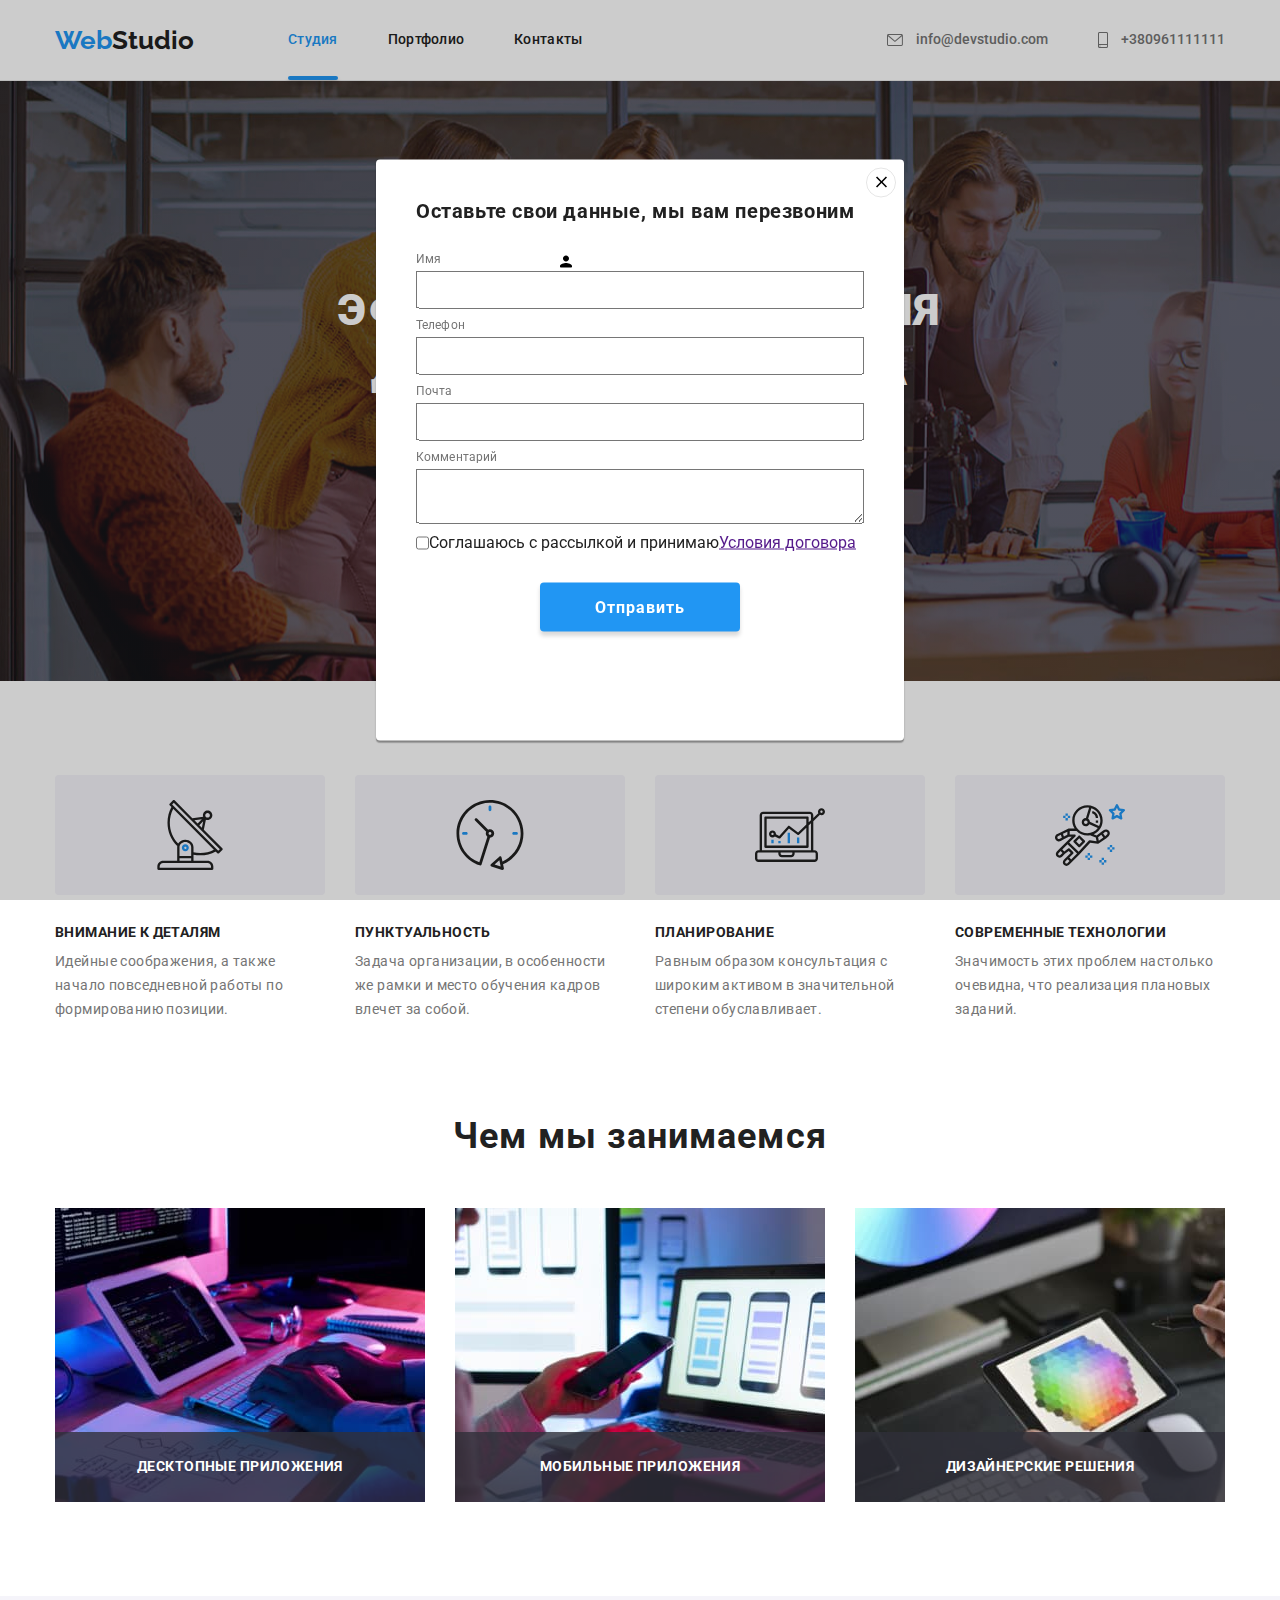
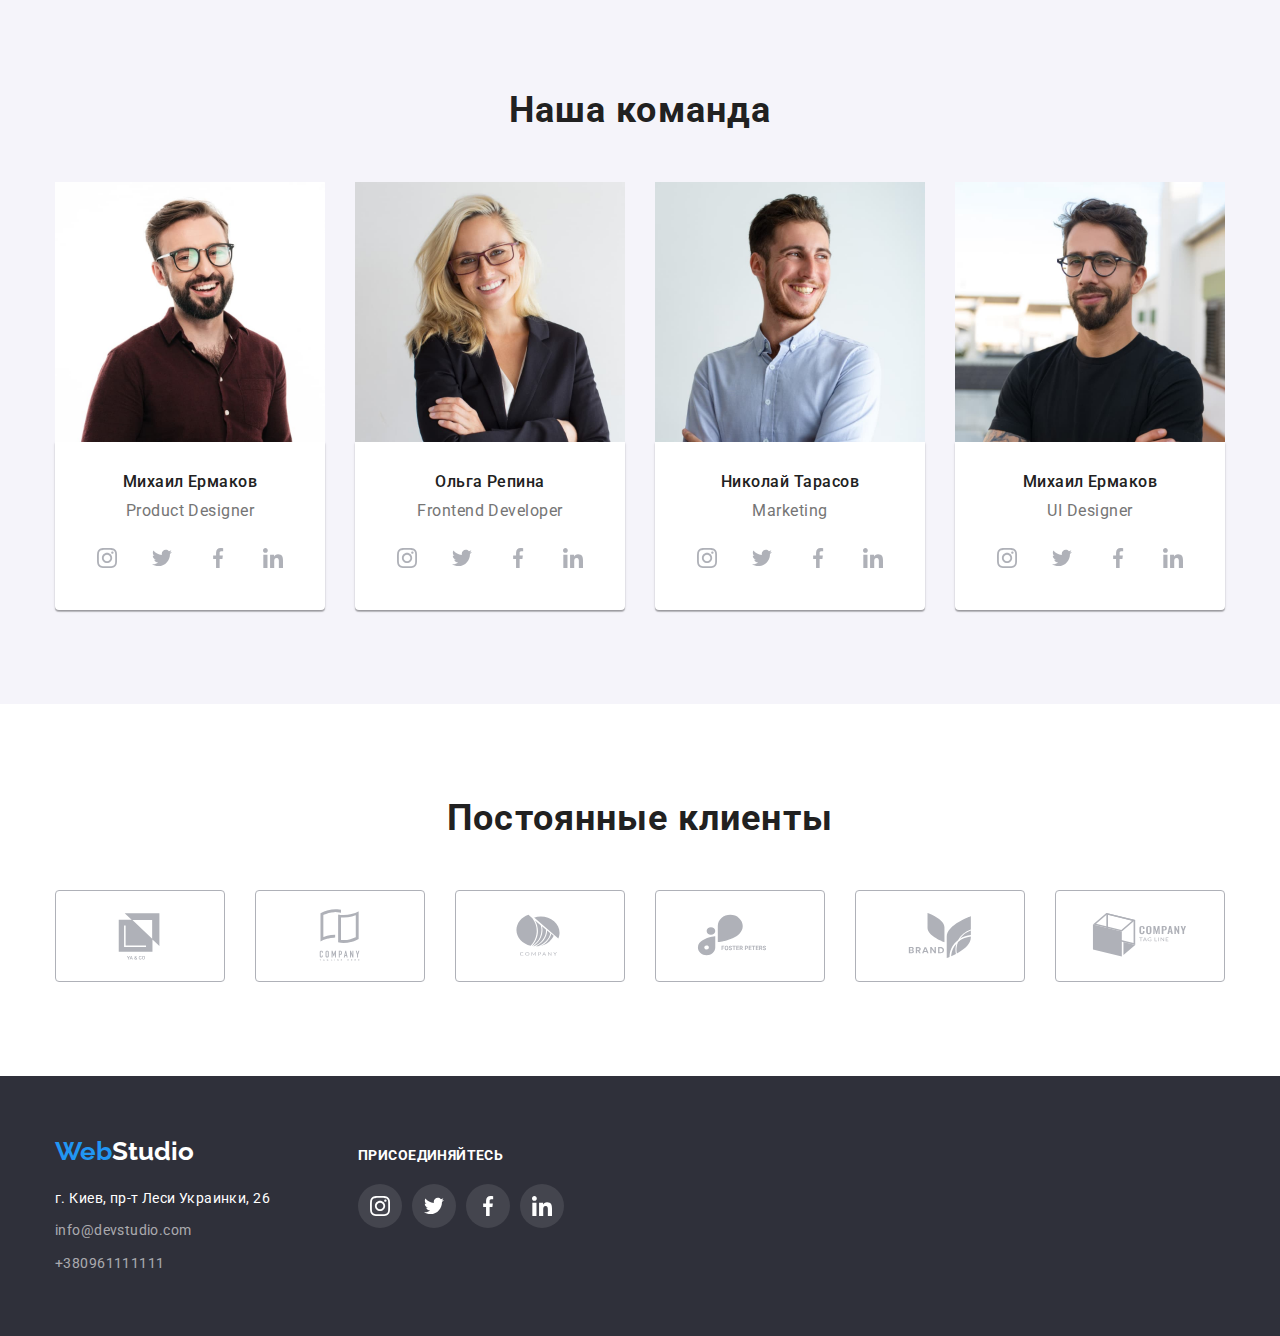
==== index.html @ 24703897 "1" ====
<!DOCTYPE html>
<html lang="ru">
  <head>
    <meta charset="UTF-8" />
    <meta http-equiv="X-UA-Compatible" content="IE=edge" />
    <meta name="viewport" content="width=device-width, initial-scale=1.0" />
    <link rel="preconnect" href="https://fonts.googleapis.com" />
    <link rel="preconnect" href="https://fonts.gstatic.com" crossorigin />
    <link
      href="https://fonts.googleapis.com/css2?family=Raleway:wght@700&family=Roboto:wght@400;500;700;900&display=swap"
      rel="stylesheet"
    />
    <link
      rel="stylesheet"
      href="https://cdnjs.cloudflare.com/ajax/libs/modern-normalize/1.1.0/modern-normalize.css"
      integrity="sha512-Y0MM+V6ymRKN2zStTqzQ227DWhhp4Mzdo6gnlRnuaNCbc+YN/ZH0sBCLTM4M0oSy9c9VKiCvd4Jk44aCLrNS5Q=="
      crossorigin="anonymous"
      referrerpolicy="no-referrer"
    />
    <link rel="stylesheet" href="./css/styles.css" />

    <title>WEBStudio</title>
  </head>

  <body>
    <header>
      <div class="container">
        <a class="logo link" href="./index.html"
          ><span class="part_logo">Web</span>Studio</a
        >

        <nav class="nav">
          <ul class="nav-list list">
            <li class="nav-item">
              <a class="nav-link link active" href="./index.html">Студия</a>
            </li>
            <li class="nav-item">
              <a class="nav-link link" href="./portfolio.html">Портфолио</a>
            </li>
            <li class="nav-item">
              <a class="nav-link link" href="">Контакты</a>
            </li>
          </ul>
        </nav>

        <ul class="contact-inf-list list">
          <li class="contact-inf-item">
            <a class="mail-inf-link link" href="mailto:info@devstudio.com">
              <svg class="contact-inf__icon" width="16" height="12">
                <use href="./images/sprite.svg#icon-envelope-hover-1"></use>
              </svg>
              info@devstudio.com</a
            >
          </li>
          <li class="contact-inf-item">
            <a class="tel-inf-link link" href="tel:+380961111111">
              <svg class="contact-inf__icon" width="10" height="16">
                <use href="./images/sprite.svg#icon-smartphone-1"></use>
              </svg>
              +380961111111</a
            >
          </li>
        </ul>
      </div>
    </header>

    <main>
      <!--hero-->

      <section class="hero-section">
        <div class="container">
          <h1 class="hero-title">Эффективные решения для вашего бизнеса</h1>

          <button class="order-button" data-modal-open type="button">
            Заказать услугу
          </button>
        </div>
      </section>

      <!--EndHero-->

      <!--ourWork-->

      <section class="our-work-section">
        <div class="container">
          <h2 class="ourWork-title"><!--hidenTitle--></h2>

          <ul class="our-work__svg-list list">
            <li class="our-work__svg-wrap">
              <svg width="70" height="70" class="our-work__svg-icon">
                <use href="./images/sprite.svg#icon-antenna-1-1"></use>
              </svg>
            </li>
            <li class="our-work__svg-wrap">
              <svg width="70" height="70" class="our-work__svg-icon">
                <use href="./images/sprite.svg#icon-clock-1-1"></use>
              </svg>
            </li>
            <li class="our-work__svg-wrap">
              <svg width="70" height="70" class="our-work__svg-icon">
                <use href="./images/sprite.svg#icon-diagram-1-1"></use>
              </svg>
            </li>
            <li class="our-work__svg-wrap">
              <svg width="70" height="70" class="our-work__svg-icon">
                <use href="./images/sprite.svg#icon-astronaut-1-1"></use>
              </svg>
            </li>
          </ul>

          <ul class="our-work list">
            <li class="our-work-item">
              <h3 class="our-work-description_title">Внимание к деталям</h3>

              <p class="our-work-description">
                Идейные соображения, а также начало повседневной работы по
                формированию позиции.
              </p>
            </li>

            <li class="our-work-item">
              <h3 class="our-work-description_title">Пунктуальность</h3>

              <p class="our-work-description">
                Задача организации, в особенности же рамки и место обучения
                кадров влечет за собой.
              </p>
            </li>

            <li class="our-work-item">
              <h3 class="our-work-description_title">Планирование</h3>

              <p class="our-work-description">
                Равным образом консультация с широким активом в значительной
                степени обуславливает.
              </p>
            </li>

            <li class="our-work-item">
              <h3 class="our-work-description_title">Современные технологии</h3>

              <p class="our-work-description">
                Значимость этих проблем настолько очевидна, что реализация
                плановых заданий.
              </p>
            </li>
          </ul>
        </div>
      </section>

      <!--EndOurWork-->

      <!--WhatWeDo-->
      <section class="what-we-do-section">
        <div class="container">
          <h2 class="what-we-do_titile accent-title">Чем мы занимаемся</h2>

          <ul class="what-we-do_img-list list">
            <li class="what-we-do-item">
              <img
                width="370"
                height="294"
                src="./images/work/work1.jpg"
                alt="Создание проекта"
              />
              <p class="what-we-do_description join-us__box-title">
                Десктопные приложения
              </p>
            </li>

            <li class="what-we-do-item">
              <img
                width="370"
                height="294"
                src="./images/work/work2.jpg"
                alt="Оптимизация проекта"
              />
              <p class="what-we-do_description join-us__box-title">
                Мобильные приложения
              </p>
            </li>

            <li class="what-we-do-item">
              <img
                width="370"
                height="294"
                src="./images/work/work3.jpg"
                alt="Индивидуальный подход к проекту"
              />
              <p class="join-us__box-title what-we-do_description">
                Дизайнерские решения
              </p>
            </li>
          </ul>
        </div>
      </section>
      <!--endWhatWeDO-->

      <!--ourTeam-->

      <section class="our-team-section">
        <div class="container">
          <h2 class="our-team-title accent-title">Наша команда</h2>

          <ul class="specialists-list list">
            <li class="specialists-item">
              <img
                width="270"
                height="260"
                src="./images/comand/demyanenko.jpg"
                alt="Игорь Демьяненко"
              />
              <div class="specialsts-card">
                <h3 class="specialists-name">Михаил Ермаков</h3>

                <p class="card-description">Product Designer</p>
                <ul class="social-list list">
                  <li class="social-item">
                    <a href="" class="social-link">
                      <svg width="20" height="20" class="social-icon">
                        <use
                          href="./images/sprite.svg#icon-instagram-2-1"
                        ></use>
                      </svg>
                    </a>
                  </li>
                  <li class="social-item">
                    <a href="" class="social-link">
                      <svg width="20" height="20" class="social-icon">
                        <use href="./images/sprite.svg#icon-twitter-1-1"></use>
                      </svg>
                    </a>
                  </li>
                  <li class="social-item">
                    <a href="" class="social-link">
                      <svg width="20" height="20" class="social-icon">
                        <use href="./images/sprite.svg#icon-facebook-1-1"></use>
                      </svg>
                    </a>
                  </li>
                  <li class="social-item">
                    <a href="" class="social-link">
                      <svg width="20" height="20" class="social-icon">
                        <use href="./images/sprite.svg#icon-linkedin-1-1"></use>
                      </svg>
                    </a>
                  </li>
                </ul>
              </div>
            </li>

            <li class="specialists-item">
              <img
                width="270"
                height="260"
                src="./images/comand/repina.jpg"
                alt="Ольга Репина"
              />
              <div class="specialsts-card">
                <h3 class="specialists-name">Ольга Репина</h3>

                <p class="card-description">Frontend Developer</p>
                <ul class="social-list list">
                  <li class="social-item">
                    <a href="" class="social-link">
                      <svg width="20" height="20" class="social-icon">
                        <use
                          href="./images/sprite.svg#icon-instagram-2-1"
                        ></use>
                      </svg>
                    </a>
                  </li>
                  <li class="social-item">
                    <a href="" class="social-link">
                      <svg width="20" height="20" class="social-icon">
                        <use href="./images/sprite.svg#icon-twitter-1-1"></use>
                      </svg>
                    </a>
                  </li>
                  <li class="social-item">
                    <a href="" class="social-link">
                      <svg width="20" height="20" class="social-icon">
                        <use href="./images/sprite.svg#icon-facebook-1-1"></use>
                      </svg>
                    </a>
                  </li>
                  <li class="social-item">
                    <a href="" class="social-link">
                      <svg width="20" height="20" class="social-icon">
                        <use href="./images/sprite.svg#icon-linkedin-1-1"></use>
                      </svg>
                    </a>
                  </li>
                </ul>
              </div>
            </li>

            <li class="specialists-item">
              <img
                width="270"
                height="260"
                src="./images/comand/tarasov.jpg"
                alt="Николай Тарасов"
              />
              <div class="specialsts-card">
                <h3 class="specialists-name">Николай Тарасов</h3>

                <p class="card-description">Marketing</p>

                <ul class="social-list list">
                  <li class="social-item">
                    <a href="" class="social-link">
                      <svg width="20" height="20" class="social-icon">
                        <use
                          href="./images/sprite.svg#icon-instagram-2-1"
                        ></use>
                      </svg>
                    </a>
                  </li>
                  <li class="social-item">
                    <a href="" class="social-link">
                      <svg width="20" height="20" class="social-icon">
                        <use href="./images/sprite.svg#icon-twitter-1-1"></use>
                      </svg>
                    </a>
                  </li>
                  <li class="social-item">
                    <a href="" class="social-link">
                      <svg width="20" height="20" class="social-icon">
                        <use href="./images/sprite.svg#icon-facebook-1-1"></use>
                      </svg>
                    </a>
                  </li>
                  <li class="social-item">
                    <a href="" class="social-link">
                      <svg width="20" height="20" class="social-icon">
                        <use href="./images/sprite.svg#icon-linkedin-1-1"></use>
                      </svg>
                    </a>
                  </li>
                </ul>
              </div>
            </li>

            <li class="specialists-item">
              <img
                width="270"
                height="260"
                src="./images/comand/ermakov.jpg"
                alt="Михаил Ермаков"
              />
              <div class="specialsts-card">
                <h3 class="specialists-name">Михаил Ермаков</h3>

                <p class="card-description">UI Designer</p>
                <ul class="social-list list">
                  <li class="social-item">
                    <a href="" class="social-link">
                      <svg width="20" height="20" class="social-icon">
                        <use
                          href="./images/sprite.svg#icon-instagram-2-1"
                        ></use>
                      </svg>
                    </a>
                  </li>
                  <li class="social-item">
                    <a href="" class="social-link">
                      <svg width="20" height="20" class="social-icon">
                        <use href="./images/sprite.svg#icon-twitter-1-1"></use>
                      </svg>
                    </a>
                  </li>
                  <li class="social-item">
                    <a href="" class="social-link">
                      <svg width="20" height="20" class="social-icon">
                        <use href="./images/sprite.svg#icon-facebook-1-1"></use>
                      </svg>
                    </a>
                  </li>
                  <li class="social-item">
                    <a href="" class="social-link">
                      <svg width="20" height="20" class="social-icon">
                        <use href="./images/sprite.svg#icon-linkedin-1-1"></use>
                      </svg>
                    </a>
                  </li>
                </ul>
              </div>
            </li>
          </ul>
        </div>
      </section>
      <section class="our-clients-section">
        <div class="container">
          <h2 class="accent-title">Постоянные клиенты</h2>
          <ul class="our-clients-list list">
            <li class="our-clients-item">
              <a class="our-clients__link" href="">
                <svg width="106" height="60" class="our-clients-icon">
                  <use href="./images/sprite.svg#icon-Logo-6"></use>
                </svg>
              </a>
            </li>
            <li class="our-clients-item">
              <a class="our-clients__link" href="">
                <svg width="106" height="60" class="our-clients-icon">
                  <use href="./images/sprite.svg#icon-Logo-1-1"></use>
                </svg>
              </a>
            </li>
            <li class="our-clients-item">
              <a class="our-clients__link" href="">
                <svg width="106" height="60" class="our-clients-icon">
                  <use href="./images/sprite.svg#icon-Logo-2-1"></use>
                </svg>
              </a>
            </li>
            <li class="our-clients-item">
              <a class="our-clients__link" href="">
                <svg width="106" height="60" class="our-clients-icon">
                  <use href="./images/sprite.svg#icon-Logo-3-1"></use>
                </svg>
              </a>
            </li>
            <li class="our-clients-item">
              <a class="our-clients__link" href="">
                <svg width="106" height="60" class="our-clients-icon">
                  <use href="./images/sprite.svg#icon-Logo-4-1"></use>
                </svg>
              </a>
            </li>
            <li class="our-clients-item">
              <a class="our-clients__link" href="">
                <svg width="106" height="60" class="our-clients-icon">
                  <use href="./images/sprite.svg#icon-Logo-5-1"></use>
                </svg>
              </a>
            </li>
          </ul>
        </div>
      </section>
    </main>

    <footer class="footer-section">
      <div class="container">
        <div>
          <a class="logo-dark-theme logo link" href="./index.html"
            ><span class="part_logo">Web</span>Studio</a
          >

          <address class="adress-section">
            <p class="adress_description">г. Киев, пр-т Леси Украинки, 26</p>
          </address>
          <ul class="list">
            <li>
              <a
                class="mail-inf-link_dark link"
                href="mailto:info@devstudio.com"
                >info@devstudio.com</a
              >
            </li>
            <li>
              <a class="tel-inf-link_dark link" href="tel:+380961111111"
                >+380961111111</a
              >
            </li>
          </ul>
        </div>

        <div class="join-us__box">
          <h2 class="join-us__box-title">присоединяйтесь</h2>
          <ul class="join-us__list list">
            <li class="loin-us__item">
              <a href="" class="join-us__link social-link">
                <svg width="20" height="20" class="join-us__icon">
                  <use href="./images/sprite.svg#icon-instagram-2-1"></use>
                </svg>
              </a>
            </li>
            <li class="loin-us__item">
              <a href="" class="join-us__link social-link">
                <svg width="20" height="20" class="join-us__icon">
                  <use href="./images/sprite.svg#icon-twitter-1-1"></use>
                </svg>
              </a>
            </li>
            <li class="loin-us__item">
              <a href="" class="join-us__link social-link">
                <svg width="20" height="20" class="join-us__icon">
                  <use href="./images/sprite.svg#icon-facebook-1-1"></use>
                </svg>
              </a>
            </li>
            <li class="loin-us__item">
              <a href="" class="join-us__link social-link">
                <svg width="20" height="20" class="join-us__icon">
                  <use href="./images/sprite.svg#icon-linkedin-1-1"></use>
                </svg>
              </a>
            </li>
          </ul>
        </div>
      </div>
    </footer>
    <div class="backdrop " data-modal>
      <div class="modal">
        <button class="modal-close-btn" data-modal-close type="button">
          <svg height="18" width="18" class="close-btn-icon">
            <use href="./images/sprite.svg#icon-close"></use>
          </svg>
        </button>
        <form class="contact-form">

          <p class="contact-form__title">Оставьте свои данные, мы вам перезвоним</p>

          <label for="" class="contact-form-field">
              Имя
            <input type="text" name="user-name" class="contact-form-input">          <svg class="contact-form__input-icon" height="18" weight="18">
            <use href="./images/sprite.svg#icon-person"></use>
          </svg></label>
              
          <label for="" class="contact-form-field">
              Телефон
            <input type="tel" name="tel" class="contact-form-input"></label>

          <label for="" class="contact-form-field">
              Почта
            <input type="email" name="email" class="contact-form-input"></label>

          <label class="contact-form-field">
              Комментарий
            <textarea class="contact-form-input" name="coment"> </textarea>
          </label>  
          <div class="contact-form__acept-wrapper">
          <input id="user-acept" type="checkbox">
          <label for="user-acept">
            <p>Соглашаюсь с рассылкой и принимаю</p>
          </label>
            <a href="">Условия договора</a>
          </div>
          <button type="submit" class="form-send__btn order-button">Отправить</button>
      </div>
    </div>
    <script src="./js/modal.js"></script>
  </body>
</html>
---- css/styles.css ----
:root {
  /*======fontsVariable=====*/
  --main_font-weight: 400;
  --secondary_font-weight: 700;
  --third_font-weight: 500;
  --main_font-size: 14px;
  --secondary_font-size: 16px;
  /*=======================*/

  /*====colorPalette=======*/
  --first_color-txt: #212121;
  --secondary_color-txt: #757575;
  --third_color-txt: #ffffff;
  --first-bg-color: #2f303a;
  --secondary-bg-color: #f5f4fa;
  --button-accent-color: #2196f3;
  
  /*========================*/

/*=======margins and paddings===*/
   --main-retreat: 94px;
   --first-retreat: 50px;
   --seсondary-retreat: 30px;
   --portolio-card-margin: 20px;
  
  }
/*========reset===========*/
h1,
h2,
h3,
h4,
h5,
h5,
p {
  margin: 0;
}
ul,
ol {
  margin: 0;
  padding: 0;
}
img {
  display: block;
}
a {
  display: block;
}
address {
  font-style: normal;
}
.link {
  text-decoration: none;
}
.list {
  list-style: none;
}

/*=====end reset==========*/

/*======components=========*/

.accent-title {
  font-weight: var(--secondary_font-weight);
  font-size: 36px;
  line-height: 1.16;
  letter-spacing: 0.03em;
}
.card-description {
  color: var(--secondary_color-txt);
  font-size: var(--secondary_font-size);
  line-height: 1.19;
  letter-spacing: 0.03em;
}
.hero-section .container,
.accent-title,
.specialsts-card {
  text-align: center;
}

body {
  font-family: 'roboto', sans-serif;
  color: var(--first_color-txt);
}

.container {
  width: 1200px;
  margin: 0 auto;
  padding-left: 15px;
  padding-right: 15px;
 
}
.our-team-section,
.our-work-section,
.our-clients-section {
  padding-top: var(--main-retreat);
  padding-bottom: var(--main-retreat);
}
.social-list{
  display: flex;
  padding: 0px 30px;
  justify-content: space-between;


}
.social-link {
  display: flex;
  width: 44px;
  height: 44px;
  border-radius: 50%;
  justify-content: center;
  align-items: center;
  margin-top: 16px;
  transition: background-color 250ms cubic-bezier(0.4, 0, 0.2, 1);
}
.social-link:focus,
.social-link:hover{
  background-color: var(--button-accent-color);
outline: none;
}
.social-icon,
.our-clients-item{
  fill: #AFB1B8;
}
.social-link:hover .social-icon,
.social-link:focus .social-icon,
.join-us__link:hover,
.join-us__link:focus{
fill: var(--third_color-txt);
}
.nav-link::after{
  content: "";
  display: block;
  position: absolute;
  bottom: 0;
  width: 100%;
  height: 4px;
  background-color: var(--button-accent-color);
  box-shadow: 0px 4px 4px rgba(0, 0, 0, 0.25);
  border-radius: 2px;
  transform: scaleY(0);
transition: transform 500ms;
}
.nav-link:focus::after,
.nav-link:hover::after{
  transform: scaleY(1);
}
.active:after {
  content: "";
  display: block;
  position: absolute;
  bottom: 0;
  width: 100%;
  height: 4px;
  background-color: var(--button-accent-color);
  box-shadow: 0px 4px 4px rgba(0, 0, 0, 0.25);
  border-radius: 2px;
  transform: scale(1);
}

/*=========logo==========*/
.logo {
  color: inherit;
  font-family: 'raleway', sans-serif;
  font-weight: var(--secondary_font-weight);
  font-size: 26px;
  line-height: 1.19;
  margin-right: var(--main-retreat)
}
.part_logo {
  color: var(--button-accent-color);
}
.logo-dark-theme {
  color: var(--third_color-txt);
}
/*=========end logo======*/

/*========header=========*/
header .container {
  display: flex;
  align-items: center;
}
header {
  border-bottom: 1px solid #ECECEC;
}

.nav-list {
  display: flex;
}

.nav-link {
  color: inherit;
  font-weight: var(--third_font-weight);
  font-size: var(--main_font-size);
  line-height: 1.14;
  letter-spacing: 0.02em;
  padding-top: 32px;
  padding-bottom: 32px;
  transition: color 250ms cubic-bezier(0.4, 0, 0.2, 1);

}
.nav-item:not(:last-child) {
  margin-right: var(--first-retreat);
}
.nav-item{
  position: relative;
}
.nav-link:focus,
.nav-link:hover {
  color: var(--button-accent-color);
}

.contact-inf-list {
  display: flex;
  margin-left: auto;
}
.mail-inf-link{
  margin-right: var(--first-retreat);
}

.mail-inf-link,
.tel-inf-link {
  color: var(--secondary_color-txt);
  font-weight: var(--third_font-weight);
  font-size: var(--main_font-size);
  line-height: 1.14;
  transition: color 250ms cubic-bezier(0.4, 0, 0.2, 1);
}

.mail-inf-link:hover,
.mail-inf-link:focus,
.tel-inf-link:hover,
.tel-inf-link:focus {
  color: var(--button-accent-color);
  
}
.mail-inf-link:hover .contact-inf__icon,
.mail-inf-link:focus .contact-inf__icon,
.tel-inf-link:focus .contact-inf__icon,
.tel-inf-link:hover .contact-inf__icon,
.our-clients__link:hover,
.our-clients__link:focus{
  fill: var(--button-accent-color);
 border-color: var(--button-accent-color);
 outline: none;
}
.active {
  color: var(--button-accent-color);
}
.contact-inf__icon{
  vertical-align: middle;
  margin-right: 10px;
  fill:var(--secondary_color-txt);
  transition: fill 250ms cubic-bezier(0.4, 0, 0.2, 1);
  
}
  

/*==========end header====*/

/*=========hero===========*/
.hero-section {
  background-image: linear-gradient(rgba(47, 48, 58, 0.4), rgba(47, 48, 58, 0.4)), url(../images/hero/bg-hero.jpg);
  background-size: cover;
  
  background-color: var(--first-bg-color);
  padding-top: 200px;
  padding-bottom: 200px;
}
.hero-section .container,
.what-we-do-section .container
 {
  text-align: center;
}
.hero-title {
  color: var(--third_color-txt);
  font-weight: 900;
  line-height: 1.36;
  font-size: 44px;
  letter-spacing: 0.06em;
  text-transform: uppercase;
  max-width: 696px;
  margin: auto;
  margin-bottom: 30px;
}
.order-button {
  font-family: inherit;
  font-weight: var(--secondary_font-weight);
  font-size: var(--secondary_font-size);
  line-height: 1.87;
  min-width: 200px;
  background-color: var(--button-accent-color);
  color: var(--third_color-txt);
  padding: 10px 32px;
  box-shadow: 0px 4px 4px rgba(0, 0, 0, 0.15);
  border-radius: 4px;
  border: none;
  transition: background-color 250ms cubic-bezier(0.4, 0, 0.2, 1);
}
.order-button:hover,
.order-button:focus{
  background-color: #188CE8;
}
/*=========end hero=========*/

/*========our work==========*/

.our-work-description_title {
  font-weight: var(--secondary_font-weight);
  font-size: var(--main_font-size);
  line-height: 1.14;
  letter-spacing: 0.03em;
  text-transform: uppercase;
  margin-bottom: 10px;
}
.our-work-description {
  font-size: var(--main_font-size);
  line-height: 1.71;
  color: var(--secondary_color-txt);
  letter-spacing: 0.03em;
}
.our-work{
  display: flex;
  margin-left: -30px;
}
.our-work-item{
flex-basis: calc(100% / 4 - 30px);
 margin-left: var(--seсondary-retreat); 
}
.our-work__svg-list {
  display: flex;
}
.our-work__svg-wrap {
  display: flex;
width: 270px;
height: 120px;
background: var(--secondary-bg-color);
border-radius: 4px;
margin-bottom: var(--seсondary-retreat);
padding: 25px 100px;
}
.our-work__svg-wrap:not(:first-child){
  margin-left: var(--seсondary-retreat);
}



/*====end our work=========*/

/*====what we do section===*/
.what-we-do-section{
  padding-bottom: var(--main-retreat);
}

.what-we-do_img-list{

  display: flex;
  margin-left: -30px;
  
}
.what-we-do-item{
  position: relative;
  margin-left: var(--seсondary-retreat);
  flex-basis: calc(100% / 3 - 30px);
}
.container .accent-title{
  margin-bottom: var(--first-retreat);
}
.what-we-do_description{
  position: absolute;
  width: 370px;
  height: 70px;
  background: rgba(47, 48, 58, 0.8);
  left: 0;
  bottom: 0;
  padding: 27px 0px;
 
}

/*===end what we do section==*/

/*=====our team===========*/

.our-team-section {
  background-color: var(--secondary-bg-color);
}
.specialists-list {
  display: flex;
  margin-left: -30px;
}
.specialists-item{
  margin-left: var(--seсondary-retreat);
  flex-basis: calc(100% / 4 - 30px);
}
.specialsts-card {
  
  background-color: var(--third_color-txt);
box-shadow: 0px 1px 3px rgba(0, 0, 0, 0.12),
0px 1px 1px rgba(0, 0, 0, 0.14),
0px 2px 1px rgba(0, 0, 0, 0.2);
border-radius: 0px 0px 4px 4px;
padding: 30px 0px;

}


.specialists-name {
  font-weight: var(--third_font-weight);
  font-size: var(--secondary_font-size);
  line-height: 1.19;
  letter-spacing: 0.03em;
  margin-bottom: 10px;
}

/*=======end our team=====*/

/*=======our clients=======*/
.our-clients-list{
  display: flex;
  justify-content: space-between;
}
.our-clients__link{
  width: 170px;
  height: 92px;
  border: 1px solid #AFB1B8;
  box-sizing: border-box;
  border-radius: 4px;
  display: flex;
  justify-content: center;
  align-items: center;
  transition: fill 250ms cubic-bezier(0.4, 0, 0.2, 1), border-color 250ms cubic-bezier(0.4, 0, 0.2, 1);
}

/*======our clients end=====*/

/*=======footer===========*/
.footer-section {
  background-color: var(--first-bg-color);
  padding: 60px 0px;
}
.footer-section .container{
  display: flex;
  align-items: baseline;
}

.container .logo-dark-theme{
  margin-bottom: 20px;
}
.adress_description {
  color: var(--third_color-txt);
  font-size: var(--main_font-size);
  line-height: 1.71;
  letter-spacing: 0.03em;
}
.adress_description,
.mail-inf-link_dark{
  margin-bottom: 9px;
}
.mail-inf-link_dark,
.tel-inf-link_dark {
  color: rgba(255, 255, 255, 0.6);
  font-size: var(--main_font-size);
  line-height: 1.71;
  letter-spacing: 0.03em;
}
.join-us__box-title{
  text-transform: uppercase;
  font-size: var(--main_font-size);
  font-weight: var(--secondary_font-weight);
  line-height: 1.14;
  letter-spacing: 0.03em;
  color: var(--third_color-txt);
}
.join-us__box .join-us__box-title{
  margin-bottom: 4px;
}
.join-us__box{
  width: 206px;
  height: 80px;
  margin-left: 70px;
}
.join-us__list{
  display: flex;
  justify-content: space-between;
}
.join-us__link{
  background: rgba(255, 255, 255, 0.1);
  fill: var(--third_color-txt);

  
}



/*!!!!!!!!!Portfolio!!!!!!!*/

.section-portfolio{
  padding: var(--main-retreat) 0;
}

/*====portfolio buttons====*/
.products-button {
  font-family: inherit;
  background-color: var(--secondary-bg-color);
  font-weight: var(--third_font-weight);
  font-size: var(--secondary_font-size);
  line-height: 1.62;
  letter-spacing: 0.03em;
  padding: 6px 22px;
  border-radius: 4px;
  border: none;
  cursor: pointer;
  transition: background-color 250ms cubic-bezier(0.4, 0, 0.2, 1),
  color 250ms cubic-bezier(0.4, 0, 0.2, 1),
  box-shadow 250ms cubic-bezier(0.4, 0, 0.2, 1);
}
.products-button:hover,
.products-button:focus {
  background-color: var(--button-accent-color);
  color: var(--third_color-txt);
  box-shadow: 0px 3px 1px rgba(0, 0, 0, 0.1),
  0px 1px 2px rgba(0, 0, 0, 0.08),
  0px 2px 2px rgba(0, 0, 0, 0.12);
}
.products-buttons-list{
  display: flex;
  justify-content:center;
  margin-bottom: var(--first-retreat);

  
}
.products-buttons-item:not(:first-child){
  margin-left: 8px;}

  /*====end portfolio buttons=====*/

  /*=======card portfolio=========*/


.product-card-name {
  font-weight: var(--secondary_font-weight);
  font-size: 18px;
  line-height: 2;
  letter-spacing: 0.06em;
  
  
}
.product-card-description {
  line-height: 1.87;
}
.products-card-list{
  display: flex;
  flex-wrap: wrap;
  margin-left: -30px;
  margin-top: -30px;
  
}
.products-card-item{
  margin-left:var(--seсondary-retreat);
  flex-basis: calc(100%/ 3 - 30px);
  margin-top: var(--seсondary-retreat);
  transition: box-shadow 250ms cubic-bezier(0.4, 0, 0.2, 1);
}
.products-card-item:hover,
.products-card-item:focus{
  box-shadow: 0px 1px 1px rgba(0, 0, 0, 0.12),
  0px 4px 4px rgba(0, 0, 0, 0.06),
  1px 4px 6px rgba(0, 0, 0, 0.16);
}
.product-card-name{
  margin-bottom: 4px;
}
.product-card-wrap{
  border: 1px solid #EEEEEE;
  border-top: none;
  padding: 20px 24px;
}
.card-overlay{
  position: absolute;
  top: 0;
  left: 0;
  overflow: auto;
  background-color: rgba(33, 150, 243, 0.9);
  color: var(--third_color-txt);
  width: 100%;
  height: 100%;
  padding: 63px 24px;
  font-weight: var(--main_font-weight);
  font-size: 18px;
  line-height: 1.55;
  letter-spacing: 0.03em;
  transform: translateY(101%);
  transition: 250ms cubic-bezier(0.4, 0, 0.2, 1);
}
.products-card__img-wrap{
  position: relative;
  overflow: hidden;
}
.products-card-item:hover .card-overlay{
  transform: translateY(0%);
}
/*========end card portfolio======*/

/*==========form==================*/
.backdrop {
  position: fixed;
  top: 0;
  left: 0;
  background-color: rgba(0, 0, 0, 0.2);
  width: 100vw;
  height: 100vh;
  transition: opacity 250ms cubic-bezier(0.4, 0, 0.2, 1), visibility 250ms cubic-bezier(0.4, 0, 0.2, 1);
  transform: scale(1)
}
.backdrop.is-hidden{
  opacity: 0;
  visibility: hidden;
  pointer-events: none;
}
.modal{
  width:528px;
  height:581px;
  position: absolute;
  top:50%;
  left:50%;
  transform: translate(-50%, -50%);
 
  background: var(--third_color-txt);
  box-shadow: 0px 1px 3px rgba(0, 0, 0, 0.12),
  0px 1px 1px rgba(0, 0, 0, 0.14),
  0px 2px 1px rgba(0, 0, 0, 0.2);
  border-radius: 4px;
}
.modal-close-btn{
  display: flex;
  justify-content: center;
  align-items: center;
  position: absolute;
  padding: 0;
  margin-top: 8px;
  margin-right: 8px;
  top: 0;
  right: 0;
  width: 30px;
  height: 30px;
  background: transparent;
  border: 1px solid rgba(0, 0, 0, 0.1);
  border-radius: 50%;
  cursor: pointer;
  transition: fill 250ms cubic-bezier(0.4, 0, 0.2, 1);
}
.modal-close-btn:hover,
.modal-close-btn:focus{
  fill: var(--button-accent-color);
  outline-color: var(--button-accent-color);
}
.contact-form{
  display: flex;
  flex-direction: column;
  padding: 40px;
  height: 100%;
  width: 100%;
}
.contact-form__title{
  font-weight: var(--secondary_font-weight);
  font-size: 20px;
  line-height:1.15;
  letter-spacing: 0.03em;
  margin-bottom: var(--seсondary-retreat);

}
.contact-form-field{
  position: relative;
  font-size: 12px;
  line-height: 1.16;
  letter-spacing: 0.01em;
  color: var(--secondary_color-txt);
}

.contact-form-input{
  width: 100%;
  height: 100%;
  margin-top: 4px;
}
.contact-form-field:not(:last-child){
  margin-bottom: 28px;
}
.contact-form__acept-wrapper{
  display: flex;
  margin-bottom: var(--seсondary-retreat);
}
.form-send__btn{
align-self: center;
padding:10px 55px;
letter-spacing: 0.06em;
}
.contact-form__input-icon{
  position: absolute;
  top: 0;
  left: 0;
}
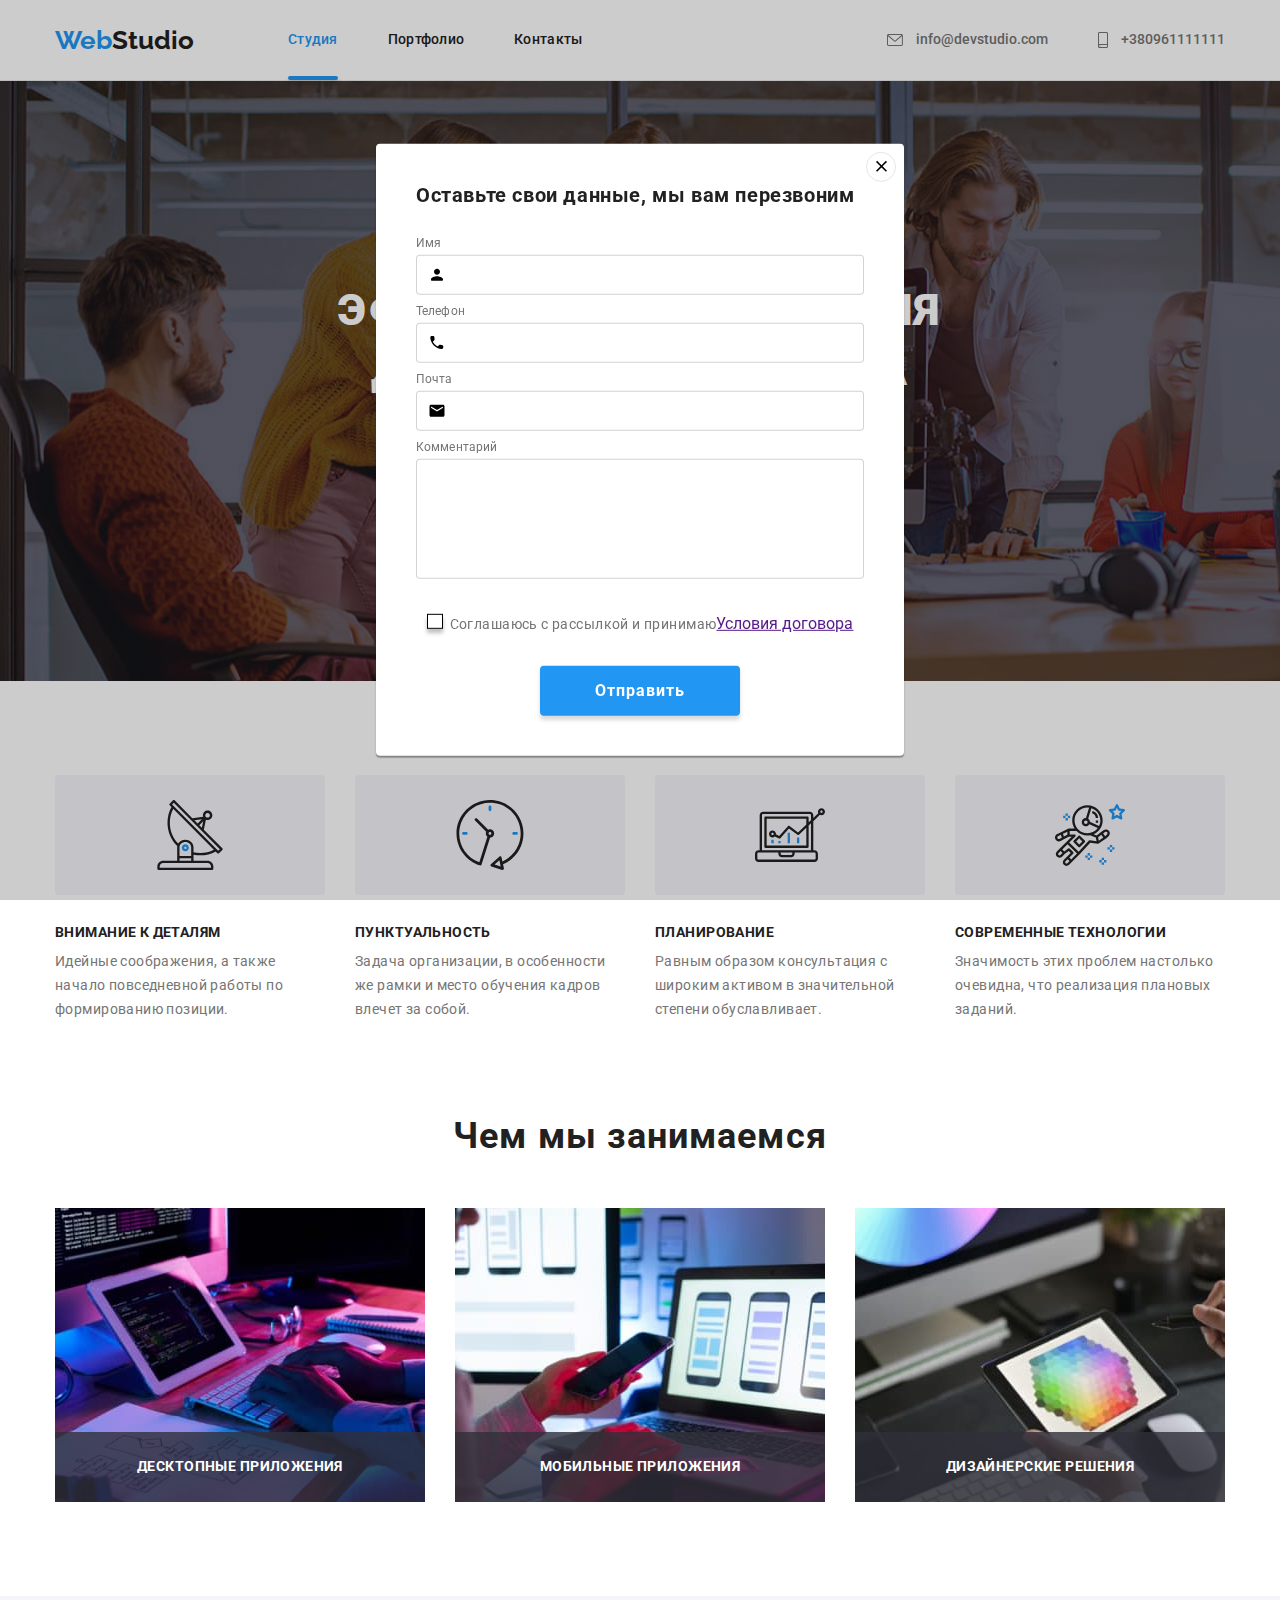
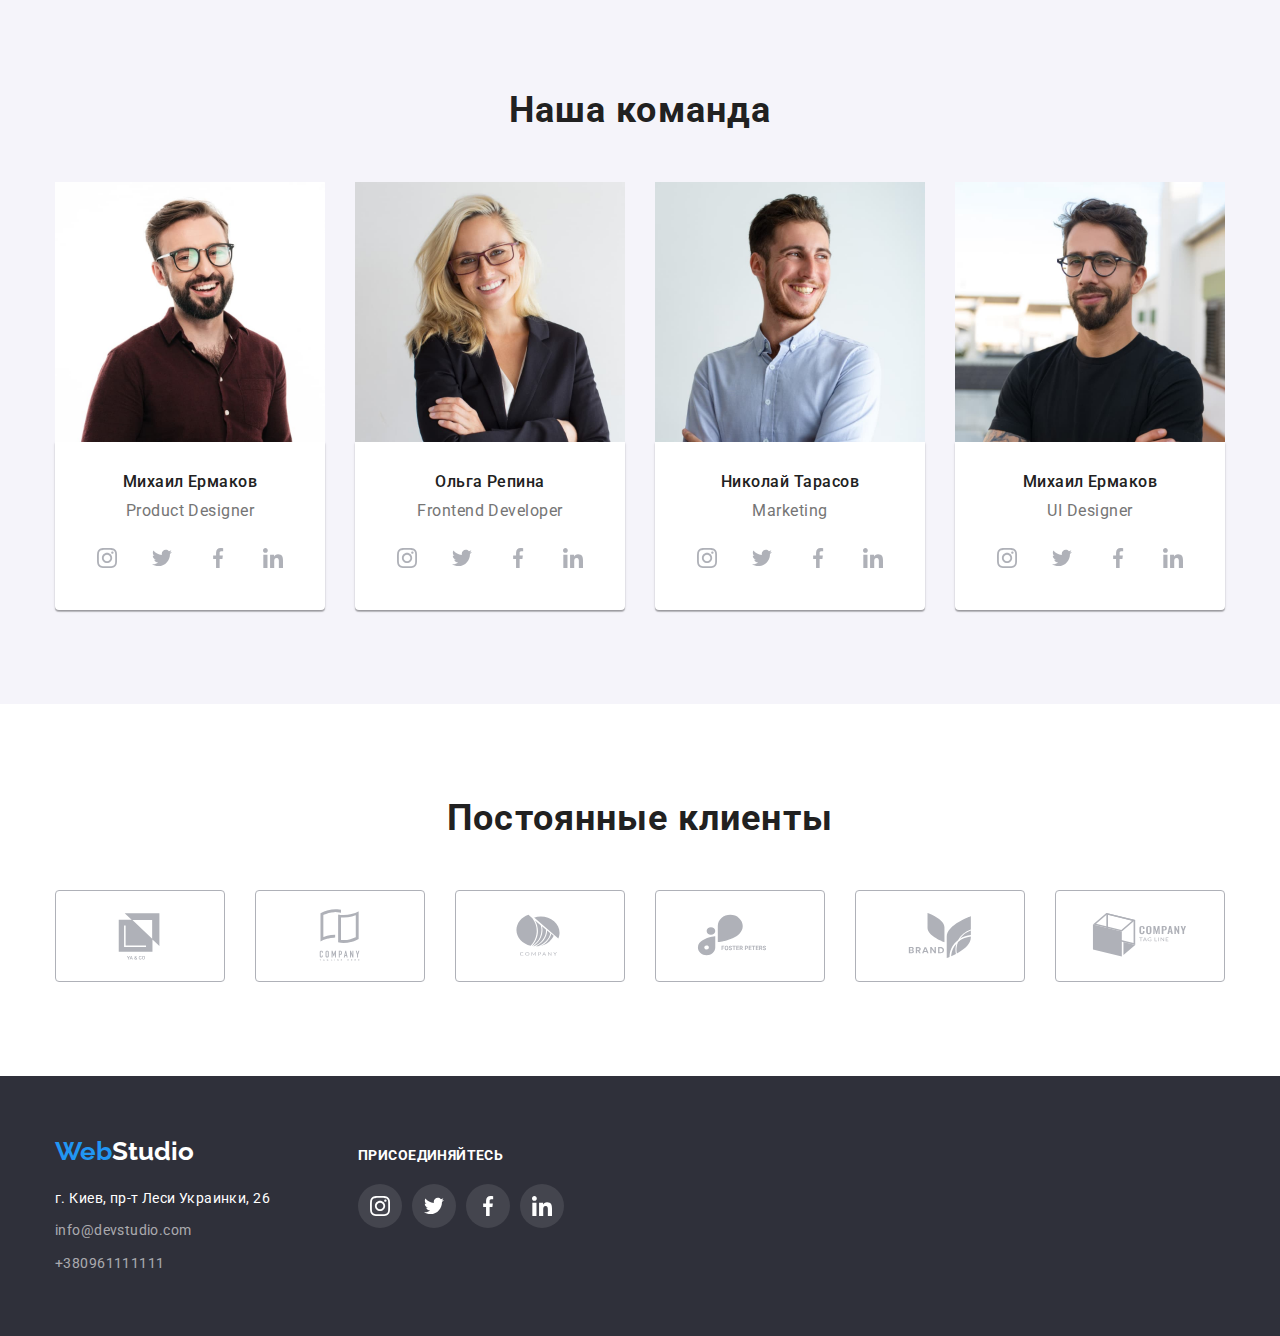
==== commit 1284a0b0: "11" ====
--- a/index.html
+++ b/index.html
@@ -83,7 +83,7 @@
 
       <section class="our-work-section">
         <div class="container">
-          <h2 class="ourWork-title"><!--hidenTitle--></h2>
+          <h2 class="visually-hidden"></h2>
 
           <ul class="our-work__svg-list list">
             <li class="our-work__svg-wrap">
@@ -512,31 +512,50 @@
         <form class="contact-form">
 
           <p class="contact-form__title">Оставьте свои данные, мы вам перезвоним</p>
-
-          <label for="" class="contact-form-field">
+          
+           <label for="" class="contact-form-field">
               Имя
-            <input type="text" name="user-name" class="contact-form-input">          <svg class="contact-form__input-icon" height="18" weight="18">
-            <use href="./images/sprite.svg#icon-person"></use>
-          </svg></label>
-              
-          <label for="" class="contact-form-field">
+              <span class="contact-form-input__wrapper">
+                <input type="text" name="user-name"
+                 class="contact-form-input" required minlength="3"> 
+                      <svg class="contact-form__input-icon" height="18" width="18">
+                        <use href="./images/sprite.svg#icon-person"></use></svg>
+              </span>
+           </label>
+          
+           <label class="contact-form-field">
               Телефон
-            <input type="tel" name="tel" class="contact-form-input"></label>
-
-          <label for="" class="contact-form-field">
+              <span class="contact-form-input__wrapper">
+                <input type="user-tel" name="tel"
+                 class="contact-form-input" required pattern="[0-9]{3}-[0-9]{3}-[0-9]{2}-[0-9]{2}" title="xxx-xxx-xx-xx">
+                      <svg class="contact-form__input-icon" height="18" width="18">
+                        <use href="./images/sprite.svg#icon-phone1"></use></svg>
+              </span>
+            </label>
+
+           <label class="contact-form-field">
               Почта
-            <input type="email" name="email" class="contact-form-input"></label>
-
-          <label class="contact-form-field">
-              Комментарий
-            <textarea class="contact-form-input" name="coment"> </textarea>
+              <span class="contact-form-input__wrapper">
+                <input type="user-email" name="email"
+                 class="contact-form-input">
+                      <svg class="contact-form__input-icon" height="18" width="18">
+                        <use href="./images/sprite.svg#icon-email1"></use></svg>
+              </span>
+            </label>
+
+          <label class="contact-form-field">Комментарий<textarea 
+            class="contact-form-input" name="user-coment" 
+            placeholder="Введите текст">
+             </textarea>
           </label>  
+
           <div class="contact-form__acept-wrapper">
-          <input id="user-acept" type="checkbox">
-          <label for="user-acept">
-            <p>Соглашаюсь с рассылкой и принимаю</p>
-          </label>
+          <input id="user-acept" type="checkbox" class="checkbox-input visually-hidden" value="user-acept"required>
+          <label for="user-acept" class="contact-form__acept-checkbox">
+            <p class="our-work-description">Соглашаюсь с рассылкой и принимаю</p>
+          
             <a href="">Условия договора</a>
+            </label>
           </div>
           <button type="submit" class="form-send__btn order-button">Отправить</button>
       </div>
--- a/css/styles.css
+++ b/css/styles.css
@@ -54,7 +54,17 @@
 .list {
   list-style: none;
 }
-
+.visually-hidden {
+  position: absolute !important;
+  clip: rect(1px 1px 1px 1px);
+  /* IE6, IE7 */
+  clip: rect(1px, 1px, 1px, 1px);
+  padding: 0 !important;
+  border: 0 !important;
+  height: 1px !important;
+  width: 1px !important;
+  overflow: hidden;
+}
 /*=====end reset==========*/
 
 /*======components=========*/
@@ -618,7 +628,6 @@
 }
 .modal{
   width:528px;
-  height:581px;
   position: absolute;
   top:50%;
   left:50%;
@@ -669,7 +678,6 @@
 
 }
 .contact-form-field{
-  position: relative;
   font-size: 12px;
   line-height: 1.16;
   letter-spacing: 0.01em;
@@ -678,28 +686,87 @@
 
 .contact-form-input{
   width: 100%;
-  height: 100%;
+  height: 40px;
+  border: 1px solid rgba(33, 33, 33, 0.2);
+  border-radius: 4px;
+  padding-left: 42px;
+  outline-color: var(--button-accent-color);
+  transition: border 250ms cubic-bezier(0.4, 0, 0.2, 1);
+}
+.contact-form-field:not(:last-child){
+  margin-bottom: 10px;
+}
+.contact-form textarea{
+  height: 120px;
   margin-top: 4px;
-}
-.contact-form-field:not(:last-child){
-  margin-bottom: 28px;
-}
+  padding: 12px 16px;
+  resize: none;
+}
+  
+
 .contact-form__acept-wrapper{
   display: flex;
   margin-bottom: var(--seсondary-retreat);
+  justify-content: center;
+  margin-top: var(--portolio-card-margin);
+  
 }
 .form-send__btn{
 align-self: center;
 padding:10px 55px;
 letter-spacing: 0.06em;
 }
+.contact-form-input__wrapper{
+  display: block;
+  position: relative;
+  margin-top: 4px;
+  
+}
+
 .contact-form__input-icon{
   position: absolute;
-  top: 0;
-  left: 0;
-}
-
-
-
-
-
+top:50%;
+left: 0;
+transform: translateY(-50%);
+margin-left: 12px;
+transition: fill 250ms cubic-bezier(0.4, 0, 0.2, 1);
+
+}
+.contact-form-field:focus .contact-form-input,
+.contact-form-field:hover .contact-form-input,
+.contact-form-field:focus .contact-form__input-icon,
+.contact-form-field:hover .contact-form__input-icon{
+  fill: var(--button-accent-color);
+  border-color: var(--button-accent-color);
+}
+textarea::placeholder{
+  font-size: var(--main_font-size);
+  line-height: 1.14;
+  letter-spacing: 0.01em;
+  color: rgba(117, 117, 117, 0.5);;
+}
+.contact-form__acept-checkbox::before{
+  content:'';
+  display:block;
+  width: 16px;
+  height: 15px;
+  background-repeat: no-repeat;
+  background-position: 50% 50%;
+  border: 1px solid #000000;
+  box-shadow: 0px 4px 4px rgba(0, 0, 0, 0.25);
+ 
+}
+.contact-form__acept-checkbox{
+  display: flex;
+  align-items: baseline;
+}
+.contact-form__acept-checkbox p{
+  margin-left: 7px;;
+}
+.checkbox-input:checked  + .contact-form__acept-checkbox::before{
+ background-image: url(../images/svg/Vector.svg);
+ background-color: var(--button-accent-color);
+ border: none;
+}
+.checkbox-input:checked+.contact-form__acept-checkbox::before
+
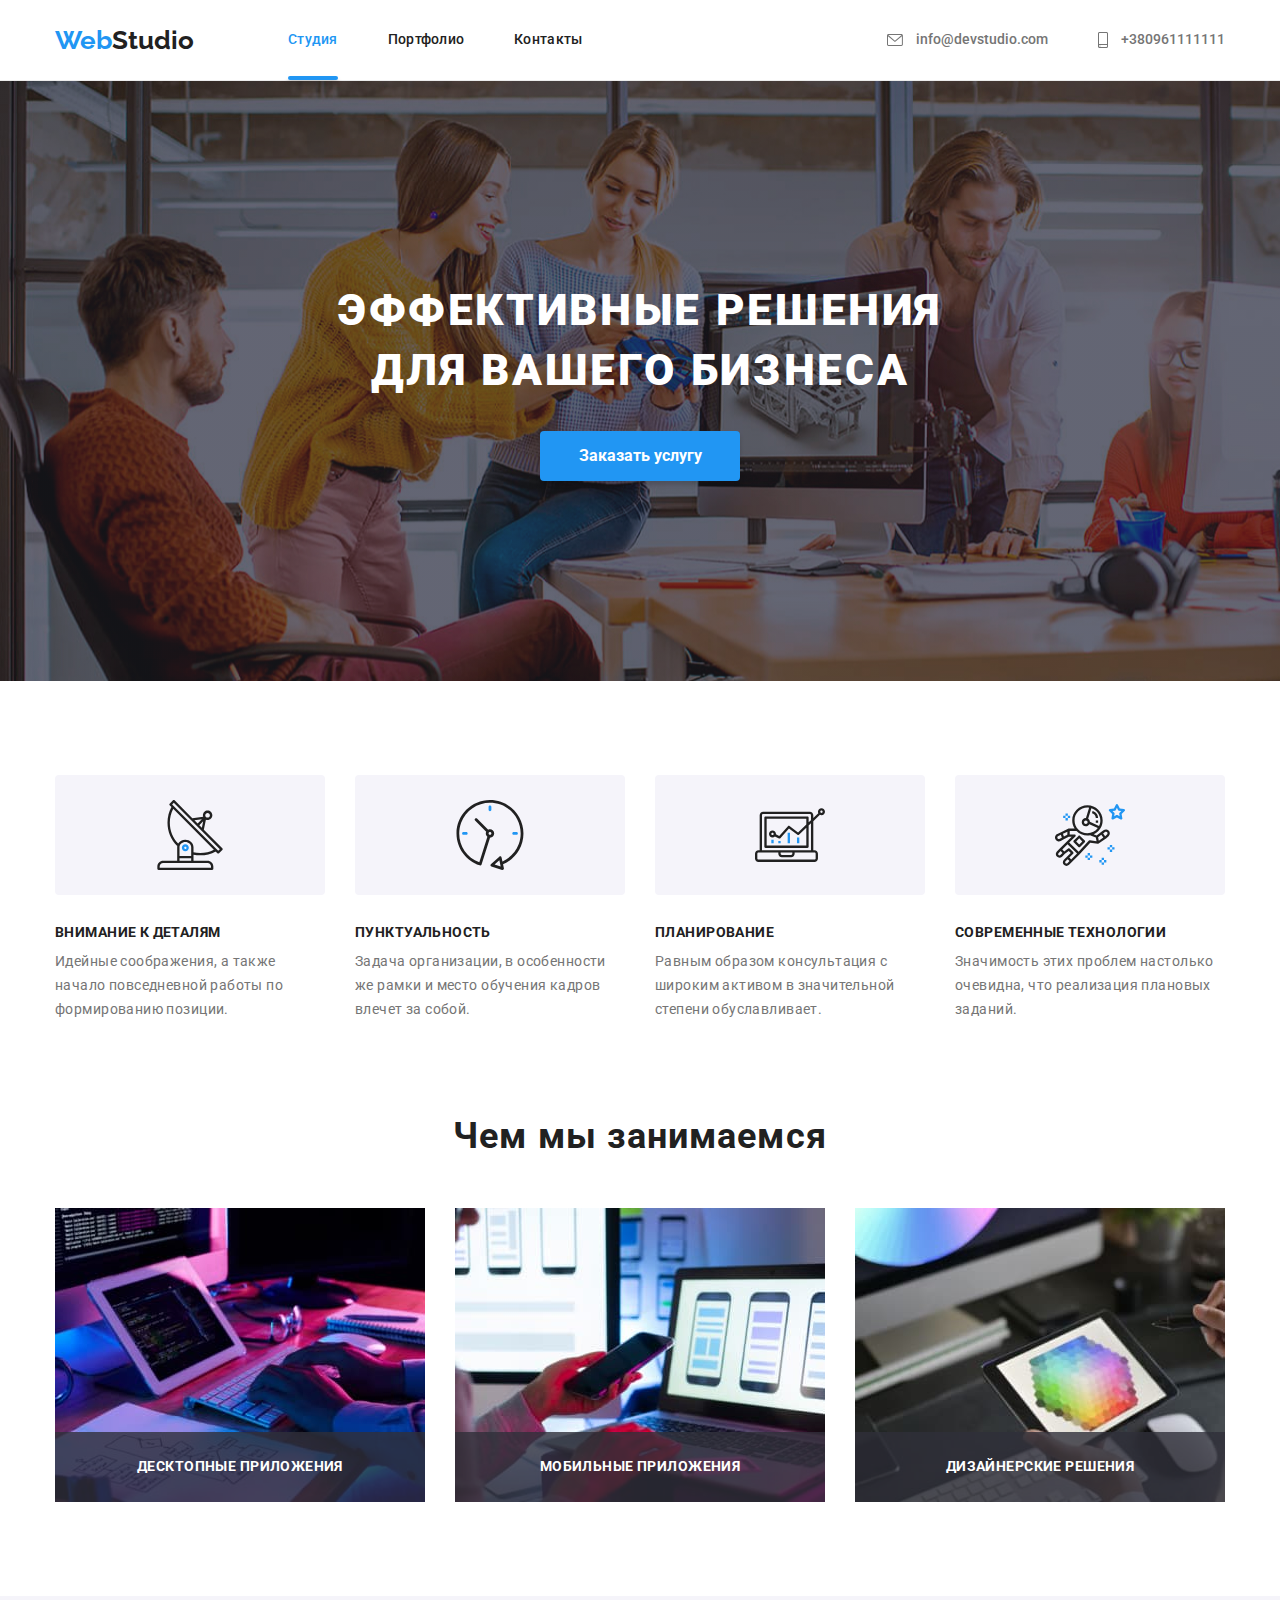
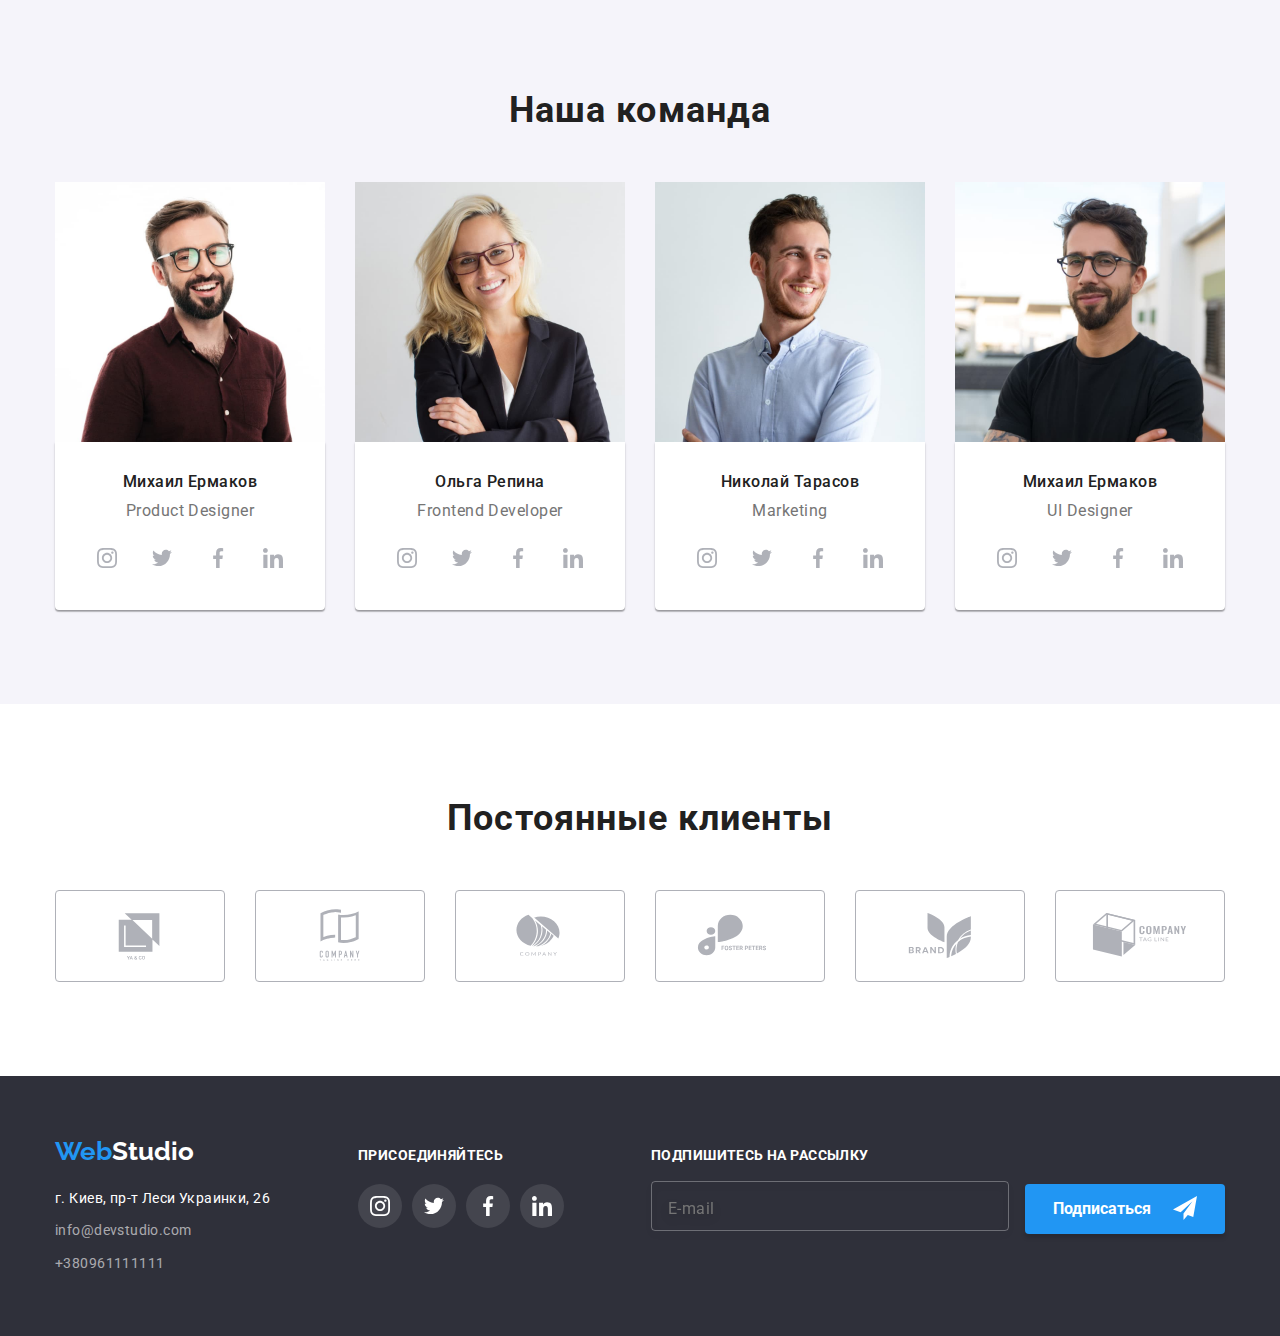
==== commit c284c947: "fin" ====
--- a/index.html
+++ b/index.html
@@ -500,9 +500,26 @@
             </li>
           </ul>
         </div>
+        <div class="subscribe-box">
+          <p class="subscribe-box__title join-us__box-title">
+            Подпишитесь на рассылку
+          </p>
+          <input
+            class="subscribe-box__input"
+            type="email"
+            placeholder="E-mail"
+          />
+          <button class="subscribe-box__button order-button" type="button">
+            Подписаться
+            <svg height="24" width="24" class="subscribe-box__button-icon">
+              <use href="./images/sprite.svg#telegram"></use>
+            </svg>
+          </button>
+        </div>
       </div>
     </footer>
-    <div class="backdrop " data-modal>
+
+    <div class="backdrop is-hidden" data-modal>
       <div class="modal">
         <button class="modal-close-btn" data-modal-close type="button">
           <svg height="18" width="18" class="close-btn-icon">
@@ -510,54 +527,81 @@
           </svg>
         </button>
         <form class="contact-form">
-
-          <p class="contact-form__title">Оставьте свои данные, мы вам перезвоним</p>
-          
-           <label for="" class="contact-form-field">
-              Имя
-              <span class="contact-form-input__wrapper">
-                <input type="text" name="user-name"
-                 class="contact-form-input" required minlength="3"> 
-                      <svg class="contact-form__input-icon" height="18" width="18">
-                        <use href="./images/sprite.svg#icon-person"></use></svg>
+          <p class="contact-form__title">
+            Оставьте свои данные, мы вам перезвоним
+          </p>
+
+          <label class="contact-form-field">
+            Имя
+            <span class="contact-form-input__wrapper">
+              <input
+                type="text"
+                name="user-name"
+                class="contact-form-input"
+                required
+                minlength="3"
+              />
+              <svg class="contact-form__input-icon" height="18" width="18">
+                <use href="./images/sprite.svg#icon-person"></use>
+              </svg>
+            </span>
+          </label>
+
+          <label class="contact-form-field">
+            Телефон
+            <span class="contact-form-input__wrapper">
+              <input
+                type="tel"
+                name="tel"
+                class="contact-form-input"
+                required
+                pattern="[0-9]{3}-[0-9]{3}-[0-9]{2}-[0-9]{2}"
+                title="xxx-xxx-xx-xx"
+              />
+              <svg class="contact-form__input-icon" height="18" width="18">
+                <use href="./images/sprite.svg#icon-phone1"></use>
+              </svg>
+            </span>
+          </label>
+
+          <label class="contact-form-field">
+            Почта
+            <span class="contact-form-input__wrapper">
+              <input type="email" name="email" class="contact-form-input" />
+              <svg class="contact-form__input-icon" height="18" width="18">
+                <use href="./images/sprite.svg#icon-email1"></use>
+              </svg>
+            </span>
+          </label>
+
+          <label class="contact-form-field"
+            >Комментарий<textarea
+              class="contact-form-input"
+              name="user-coment"
+              placeholder="Введите текст"
+            >
+            </textarea>
+          </label>
+
+          <div class="contact-form__acept-wrapper">
+            <input
+              id="user-acept"
+              type="checkbox"
+              class="checkbox-input visually-hidden"
+              value="user-acept"
+              required
+            />
+            <label for="user-acept" class="contact-form__acept-checkbox">
+              <span class="our-work-description">
+                Соглашаюсь с рассылкой и принимаю&nbsp;&nbsp;
               </span>
-           </label>
-          
-           <label class="contact-form-field">
-              Телефон
-              <span class="contact-form-input__wrapper">
-                <input type="user-tel" name="tel"
-                 class="contact-form-input" required pattern="[0-9]{3}-[0-9]{3}-[0-9]{2}-[0-9]{2}" title="xxx-xxx-xx-xx">
-                      <svg class="contact-form__input-icon" height="18" width="18">
-                        <use href="./images/sprite.svg#icon-phone1"></use></svg>
-              </span>
-            </label>
-
-           <label class="contact-form-field">
-              Почта
-              <span class="contact-form-input__wrapper">
-                <input type="user-email" name="email"
-                 class="contact-form-input">
-                      <svg class="contact-form__input-icon" height="18" width="18">
-                        <use href="./images/sprite.svg#icon-email1"></use></svg>
-              </span>
-            </label>
-
-          <label class="contact-form-field">Комментарий<textarea 
-            class="contact-form-input" name="user-coment" 
-            placeholder="Введите текст">
-             </textarea>
-          </label>  
-
-          <div class="contact-form__acept-wrapper">
-          <input id="user-acept" type="checkbox" class="checkbox-input visually-hidden" value="user-acept"required>
-          <label for="user-acept" class="contact-form__acept-checkbox">
-            <p class="our-work-description">Соглашаюсь с рассылкой и принимаю</p>
-          
-            <a href="">Условия договора</a>
+              <a href="">Условия договора</a>
             </label>
           </div>
-          <button type="submit" class="form-send__btn order-button">Отправить</button>
+          <button type="submit" class="form-send__btn order-button">
+            Отправить
+          </button>
+        </form>
       </div>
     </div>
     <script src="./js/modal.js"></script>
--- a/css/styles.css
+++ b/css/styles.css
@@ -495,12 +495,46 @@
 .join-us__link{
   background: rgba(255, 255, 255, 0.1);
   fill: var(--third_color-txt);
-
-  
-}
-
-
-
+}
+.subscribe-box{
+  margin-left:auto
+}
+.subscribe-box__input{
+  width: 358px;
+  height: 50px;
+  border: 1px solid rgba(255, 255, 255, 0.3);
+  box-sizing: border-box;
+  filter: drop-shadow(0px 4px 4px rgba(0, 0, 0, 0.15));
+  border-radius: 4px;
+  background: transparent;
+}
+.subscribe-box__button{
+  position: relative;
+  padding: 10px 28px;
+  text-align: left;
+  
+}
+.subscribe-box__button-icon{
+  position: absolute;
+  top: 0;
+  right: 0;
+  transform:translateY(50%);
+  margin-right: 28px;
+}
+.subscribe-box__input{
+  font-size: var(--secondary_font-size);
+  line-height: 1.25;
+  letter-spacing: 0.03em;
+  color: rgba(255, 255, 255, 0.6);
+  padding-top: 18px;
+  padding-bottom: 12px;
+  padding-left: 16px;
+  margin-top: 17px;
+  margin-right: 12px;
+}
+.subscribe-box__title{
+  
+}
 /*!!!!!!!!!Portfolio!!!!!!!*/
 
 .section-portfolio{
@@ -758,9 +792,9 @@
 }
 .contact-form__acept-checkbox{
   display: flex;
-  align-items: baseline;
-}
-.contact-form__acept-checkbox p{
+  align-items: center;
+}
+.contact-form__acept-checkbox span{
   margin-left: 7px;;
 }
 .checkbox-input:checked  + .contact-form__acept-checkbox::before{
@@ -768,5 +802,8 @@
  background-color: var(--button-accent-color);
  border: none;
 }
-.checkbox-input:checked+.contact-form__acept-checkbox::before
-
+.checkbox-input:focus +.contact-form__acept-checkbox::before{
+  outline: 2px solid var(--button-accent-color);
+  
+}
+
